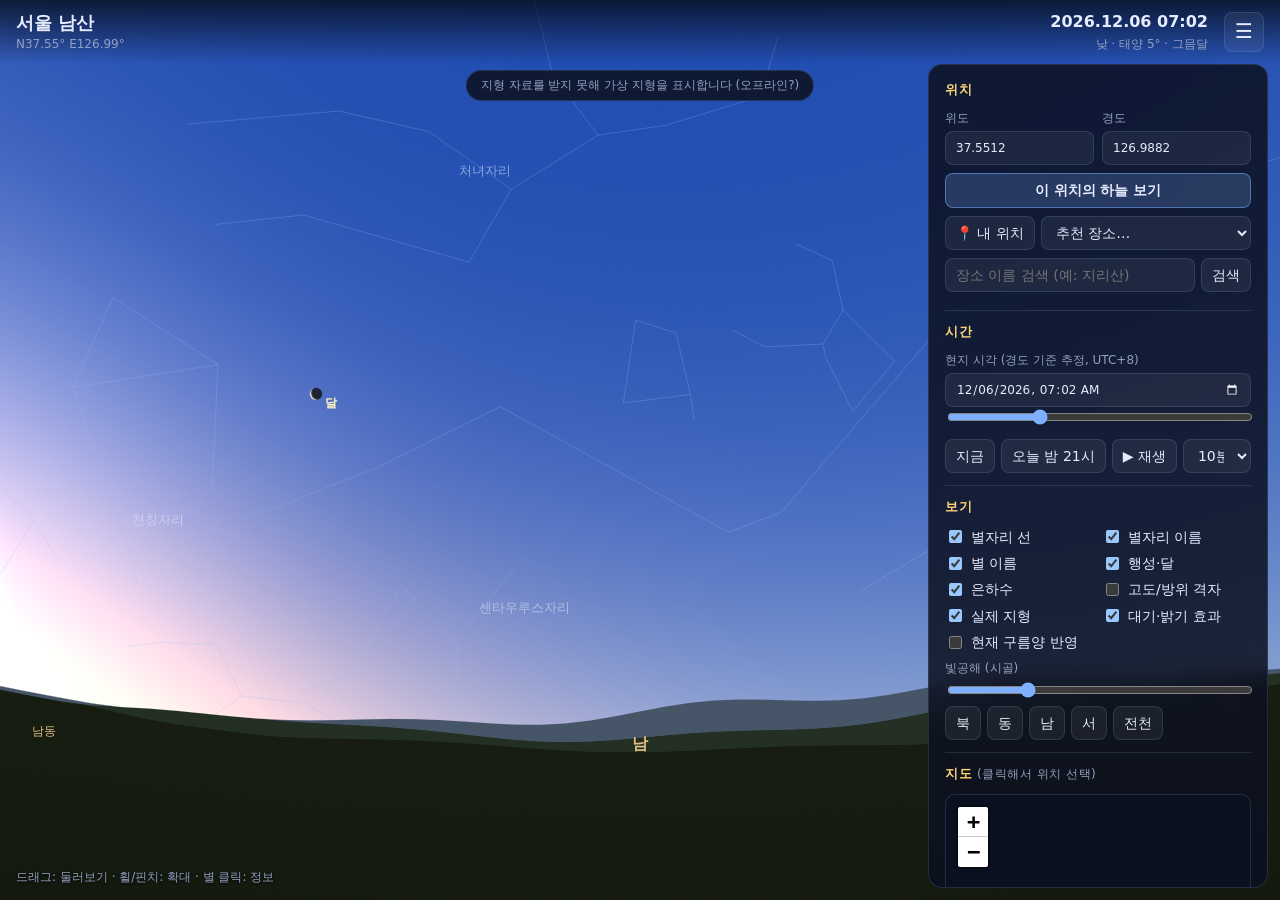
==== index.html @ 02ffff22 "Add night sky viewer: terrain horizon and constellations for any lat/lon Web app that renders the sk" ====
<!doctype html>
<html lang="ko">
<head>
  <meta charset="utf-8">
  <meta name="viewport" content="width=device-width, initial-scale=1, viewport-fit=cover">
  <title>밤하늘 별자리 관측기</title>
  <meta name="description" content="위도·경도를 입력하면 그 장소의 지형(산 능선, 바다)과 그 시각의 밤하늘 별자리·행성·달을 보여줍니다.">
  <link rel="stylesheet" href="vendor/leaflet/leaflet.css">
  <link rel="stylesheet" href="css/style.css">
</head>
<body>
  <div id="sky"></div>

  <header id="topbar">
    <div class="place">
      <div id="placeName">서울</div>
      <div id="placeMeta" class="meta"></div>
    </div>
    <div id="clock" class="clock"></div>
    <button id="togglePanel" class="icon-btn" title="설정 열기/닫기" aria-label="설정 열기/닫기">☰</button>
  </header>

  <aside id="panel">
    <section>
      <h2>위치</h2>
      <form id="locForm" class="grid2">
        <label>위도 <input id="lat" type="number" step="0.0001" min="-90" max="90" required></label>
        <label>경도 <input id="lon" type="number" step="0.0001" min="-180" max="180" required></label>
        <button type="submit" class="primary span2">이 위치의 하늘 보기</button>
      </form>
      <div class="row">
        <button id="geoBtn" type="button">📍 내 위치</button>
        <select id="presets" aria-label="추천 장소">
          <option value="">추천 장소…</option>
        </select>
      </div>
      <form id="searchForm" class="row">
        <input id="searchQ" type="search" placeholder="장소 이름 검색 (예: 지리산)">
        <button type="submit">검색</button>
      </form>
      <ul id="searchResults"></ul>
    </section>

    <section>
      <h2>시간</h2>
      <label class="block">현지 시각 <span id="tzLabel" class="meta"></span>
        <input id="datetime" type="datetime-local" step="60">
      </label>
      <input id="timeSlider" type="range" min="0" max="1439" step="1" aria-label="하루 중 시각">
      <div class="row">
        <button id="nowBtn" type="button">지금</button>
        <button id="tonightBtn" type="button">오늘 밤 21시</button>
        <button id="playBtn" type="button">▶ 재생</button>
        <select id="speed" aria-label="재생 속도">
          <option value="60">1분/초</option>
          <option value="600" selected>10분/초</option>
          <option value="3600">1시간/초</option>
        </select>
      </div>
    </section>

    <section>
      <h2>보기</h2>
      <div class="checks">
        <label><input type="checkbox" data-opt="lines" checked> 별자리 선</label>
        <label><input type="checkbox" data-opt="conNames" checked> 별자리 이름</label>
        <label><input type="checkbox" data-opt="starNames" checked> 별 이름</label>
        <label><input type="checkbox" data-opt="planets" checked> 행성·달</label>
        <label><input type="checkbox" data-opt="milkyWay" checked> 은하수</label>
        <label><input type="checkbox" data-opt="grid"> 고도/방위 격자</label>
        <label><input type="checkbox" data-opt="terrain" checked> 실제 지형</label>
        <label><input type="checkbox" data-opt="atmosphere" checked> 대기·밝기 효과</label>
        <label><input type="checkbox" id="useCloud"> 현재 구름양 반영</label>
      </div>
      <label class="block">빛공해 <span id="pollutionLabel" class="meta"></span>
        <input id="pollution" type="range" min="0" max="1" step="0.05" value="0.25">
      </label>
      <div class="row">
        <button type="button" data-look="0">북</button>
        <button type="button" data-look="90">동</button>
        <button type="button" data-look="180">남</button>
        <button type="button" data-look="270">서</button>
        <button type="button" id="zenithBtn">전천</button>
      </div>
    </section>

    <section>
      <h2>지도 <span class="meta">(클릭해서 위치 선택)</span></h2>
      <div id="map"></div>
      <div class="row">
        <label><input type="radio" name="basemap" value="sat" checked> 위성</label>
        <label><input type="radio" name="basemap" value="osm"> 일반 지도</label>
      </div>
    </section>

    <p class="credits">
      별 자료: Hipparcos·Yale BSC (d3-celestial, BSD-3) · 지형·시간대: Open-Meteo · 지명: OpenStreetMap Nominatim ·
      위성 사진: Esri World Imagery
    </p>
  </aside>

  <div id="info" hidden></div>
  <div id="status" hidden></div>
  <div id="hint">드래그: 둘러보기 · 휠/핀치: 확대 · 별 클릭: 정보</div>

  <script src="vendor/leaflet/leaflet.js"></script>
  <script src="data/sky-data.js"></script>
  <script src="js/astro.js"></script>
  <script src="js/terrain.js"></script>
  <script src="js/sky.js"></script>
  <script src="js/app.js"></script>
</body>
</html>
---- vendor/leaflet/leaflet.css ----
/* required styles */

.leaflet-pane,
.leaflet-tile,
.leaflet-marker-icon,
.leaflet-marker-shadow,
.leaflet-tile-container,
.leaflet-pane > svg,
.leaflet-pane > canvas,
.leaflet-zoom-box,
.leaflet-image-layer,
.leaflet-layer {
	position: absolute;
	left: 0;
	top: 0;
	}
.leaflet-container {
	overflow: hidden;
	}
.leaflet-tile,
.leaflet-marker-icon,
.leaflet-marker-shadow {
	-webkit-user-select: none;
	   -moz-user-select: none;
	        user-select: none;
	  -webkit-user-drag: none;
	}
/* Prevents IE11 from highlighting tiles in blue */
.leaflet-tile::selection {
	background: transparent;
}
/* Safari renders non-retina tile on retina better with this, but Chrome is worse */
.leaflet-safari .leaflet-tile {
	image-rendering: -webkit-optimize-contrast;
	}
/* hack that prevents hw layers "stretching" when loading new tiles */
.leaflet-safari .leaflet-tile-container {
	width: 1600px;
	height: 1600px;
	-webkit-transform-origin: 0 0;
	}
.leaflet-marker-icon,
.leaflet-marker-shadow {
	display: block;
	}
/* .leaflet-container svg: reset svg max-width decleration shipped in Joomla! (joomla.org) 3.x */
/* .leaflet-container img: map is broken in FF if you have max-width: 100% on tiles */
.leaflet-container .leaflet-overlay-pane svg {
	max-width: none !important;
	max-height: none !important;
	}
.leaflet-container .leaflet-marker-pane img,
.leaflet-container .leaflet-shadow-pane img,
.leaflet-container .leaflet-tile-pane img,
.leaflet-container img.leaflet-image-layer,
.leaflet-container .leaflet-tile {
	max-width: none !important;
	max-height: none !important;
	width: auto;
	padding: 0;
	}

.leaflet-container img.leaflet-tile {
	/* See: https://bugs.chromium.org/p/chromium/issues/detail?id=600120 */
	mix-blend-mode: plus-lighter;
}

.leaflet-container.leaflet-touch-zoom {
	-ms-touch-action: pan-x pan-y;
	touch-action: pan-x pan-y;
	}
.leaflet-container.leaflet-touch-drag {
	-ms-touch-action: pinch-zoom;
	/* Fallback for FF which doesn't support pinch-zoom */
	touch-action: none;
	touch-action: pinch-zoom;
}
.leaflet-container.leaflet-touch-drag.leaflet-touch-zoom {
	-ms-touch-action: none;
	touch-action: none;
}
.leaflet-container {
	-webkit-tap-highlight-color: transparent;
}
.leaflet-container a {
	-webkit-tap-highlight-color: rgba(51, 181, 229, 0.4);
}
.leaflet-tile {
	filter: inherit;
	visibility: hidden;
	}
.leaflet-tile-loaded {
	visibility: inherit;
	}
.leaflet-zoom-box {
	width: 0;
	height: 0;
	-moz-box-sizing: border-box;
	     box-sizing: border-box;
	z-index: 800;
	}
/* workaround for https://bugzilla.mozilla.org/show_bug.cgi?id=888319 */
.leaflet-overlay-pane svg {
	-moz-user-select: none;
	}

.leaflet-pane         { z-index: 400; }

.leaflet-tile-pane    { z-index: 200; }
.leaflet-overlay-pane { z-index: 400; }
.leaflet-shadow-pane  { z-index: 500; }
.leaflet-marker-pane  { z-index: 600; }
.leaflet-tooltip-pane   { z-index: 650; }
.leaflet-popup-pane   { z-index: 700; }

.leaflet-map-pane canvas { z-index: 100; }
.leaflet-map-pane svg    { z-index: 200; }

.leaflet-vml-shape {
	width: 1px;
	height: 1px;
	}
.lvml {
	behavior: url(#default#VML);
	display: inline-block;
	position: absolute;
	}


/* control positioning */

.leaflet-control {
	position: relative;
	z-index: 800;
	pointer-events: visiblePainted; /* IE 9-10 doesn't have auto */
	pointer-events: auto;
	}
.leaflet-top,
.leaflet-bottom {
	position: absolute;
	z-index: 1000;
	pointer-events: none;
	}
.leaflet-top {
	top: 0;
	}
.leaflet-right {
	right: 0;
	}
.leaflet-bottom {
	bottom: 0;
	}
.leaflet-left {
	left: 0;
	}
.leaflet-control {
	float: left;
	clear: both;
	}
.leaflet-right .leaflet-control {
	float: right;
	}
.leaflet-top .leaflet-control {
	margin-top: 10px;
	}
.leaflet-bottom .leaflet-control {
	margin-bottom: 10px;
	}
.leaflet-left .leaflet-control {
	margin-left: 10px;
	}
.leaflet-right .leaflet-control {
	margin-right: 10px;
	}


/* zoom and fade animations */

.leaflet-fade-anim .leaflet-popup {
	opacity: 0;
	-webkit-transition: opacity 0.2s linear;
	   -moz-transition: opacity 0.2s linear;
	        transition: opacity 0.2s linear;
	}
.leaflet-fade-anim .leaflet-map-pane .leaflet-popup {
	opacity: 1;
	}
.leaflet-zoom-animated {
	-webkit-transform-origin: 0 0;
	    -ms-transform-origin: 0 0;
	        transform-origin: 0 0;
	}
svg.leaflet-zoom-animated {
	will-change: transform;
}

.leaflet-zoom-anim .leaflet-zoom-animated {
	-webkit-transition: -webkit-transform 0.25s cubic-bezier(0,0,0.25,1);
	   -moz-transition:    -moz-transform 0.25s cubic-bezier(0,0,0.25,1);
	        transition:         transform 0.25s cubic-bezier(0,0,0.25,1);
	}
.leaflet-zoom-anim .leaflet-tile,
.leaflet-pan-anim .leaflet-tile {
	-webkit-transition: none;
	   -moz-transition: none;
	        transition: none;
	}

.leaflet-zoom-anim .leaflet-zoom-hide {
	visibility: hidden;
	}


/* cursors */

.leaflet-interactive {
	cursor: pointer;
	}
.leaflet-grab {
	cursor: -webkit-grab;
	cursor:    -moz-grab;
	cursor:         grab;
	}
.leaflet-crosshair,
.leaflet-crosshair .leaflet-interactive {
	cursor: crosshair;
	}
.leaflet-popup-pane,
.leaflet-control {
	cursor: auto;
	}
.leaflet-dragging .leaflet-grab,
.leaflet-dragging .leaflet-grab .leaflet-interactive,
.leaflet-dragging .leaflet-marker-draggable {
	cursor: move;
	cursor: -webkit-grabbing;
	cursor:    -moz-grabbing;
	cursor:         grabbing;
	}

/* marker & overlays interactivity */
.leaflet-marker-icon,
.leaflet-marker-shadow,
.leaflet-image-layer,
.leaflet-pane > svg path,
.leaflet-tile-container {
	pointer-events: none;
	}

.leaflet-marker-icon.leaflet-interactive,
.leaflet-image-layer.leaflet-interactive,
.leaflet-pane > svg path.leaflet-interactive,
svg.leaflet-image-layer.leaflet-interactive path {
	pointer-events: visiblePainted; /* IE 9-10 doesn't have auto */
	pointer-events: auto;
	}

/* visual tweaks */

.leaflet-container {
	background: #ddd;
	outline-offset: 1px;
	}
.leaflet-container a {
	color: #0078A8;
	}
.leaflet-zoom-box {
	border: 2px dotted #38f;
	background: rgba(255,255,255,0.5);
	}


/* general typography */
.leaflet-container {
	font-family: "Helvetica Neue", Arial, Helvetica, sans-serif;
	font-size: 12px;
	font-size: 0.75rem;
	line-height: 1.5;
	}


/* general toolbar styles */

.leaflet-bar {
	box-shadow: 0 1px 5px rgba(0,0,0,0.65);
	border-radius: 4px;
	}
.leaflet-bar a {
	background-color: #fff;
	border-bottom: 1px solid #ccc;
	width: 26px;
	height: 26px;
	line-height: 26px;
	display: block;
	text-align: center;
	text-decoration: none;
	color: black;
	}
.leaflet-bar a,
.leaflet-control-layers-toggle {
	background-position: 50% 50%;
	background-repeat: no-repeat;
	display: block;
	}
.leaflet-bar a:hover,
.leaflet-bar a:focus {
	background-color: #f4f4f4;
	}
.leaflet-bar a:first-child {
	border-top-left-radius: 4px;
	border-top-right-radius: 4px;
	}
.leaflet-bar a:last-child {
	border-bottom-left-radius: 4px;
	border-bottom-right-radius: 4px;
	border-bottom: none;
	}
.leaflet-bar a.leaflet-disabled {
	cursor: default;
	background-color: #f4f4f4;
	color: #bbb;
	}

.leaflet-touch .leaflet-bar a {
	width: 30px;
	height: 30px;
	line-height: 30px;
	}
.leaflet-touch .leaflet-bar a:first-child {
	border-top-left-radius: 2px;
	border-top-right-radius: 2px;
	}
.leaflet-touch .leaflet-bar a:last-child {
	border-bottom-left-radius: 2px;
	border-bottom-right-radius: 2px;
	}

/* zoom control */

.leaflet-control-zoom-in,
.leaflet-control-zoom-out {
	font: bold 18px 'Lucida Console', Monaco, monospace;
	text-indent: 1px;
	}

.leaflet-touch .leaflet-control-zoom-in, .leaflet-touch .leaflet-control-zoom-out  {
	font-size: 22px;
	}


/* layers control */

.leaflet-control-layers {
	box-shadow: 0 1px 5px rgba(0,0,0,0.4);
	background: #fff;
	border-radius: 5px;
	}
.leaflet-control-layers-toggle {
	background-image: url(images/layers.png);
	width: 36px;
	height: 36px;
	}
.leaflet-retina .leaflet-control-layers-toggle {
	background-image: url(images/layers-2x.png);
	background-size: 26px 26px;
	}
.leaflet-touch .leaflet-control-layers-toggle {
	width: 44px;
	height: 44px;
	}
.leaflet-control-layers .leaflet-control-layers-list,
.leaflet-control-layers-expanded .leaflet-control-layers-toggle {
	display: none;
	}
.leaflet-control-layers-expanded .leaflet-control-layers-list {
	display: block;
	position: relative;
	}
.leaflet-control-layers-expanded {
	padding: 6px 10px 6px 6px;
	color: #333;
	background: #fff;
	}
.leaflet-control-layers-scrollbar {
	overflow-y: scroll;
	overflow-x: hidden;
	padding-right: 5px;
	}
.leaflet-control-layers-selector {
	margin-top: 2px;
	position: relative;
	top: 1px;
	}
.leaflet-control-layers label {
	display: block;
	font-size: 13px;
	font-size: 1.08333em;
	}
.leaflet-control-layers-separator {
	height: 0;
	border-top: 1px solid #ddd;
	margin: 5px -10px 5px -6px;
	}

/* Default icon URLs */
.leaflet-default-icon-path { /* used only in path-guessing heuristic, see L.Icon.Default */
	background-image: url(images/marker-icon.png);
	}


/* attribution and scale controls */

.leaflet-container .leaflet-control-attribution {
	background: #fff;
	background: rgba(255, 255, 255, 0.8);
	margin: 0;
	}
.leaflet-control-attribution,
.leaflet-control-scale-line {
	padding: 0 5px;
	color: #333;
	line-height: 1.4;
	}
.leaflet-control-attribution a {
	text-decoration: none;
	}
.leaflet-control-attribution a:hover,
.leaflet-control-attribution a:focus {
	text-decoration: underline;
	}
.leaflet-attribution-flag {
	display: inline !important;
	vertical-align: baseline !important;
	width: 1em;
	height: 0.6669em;
	}
.leaflet-left .leaflet-control-scale {
	margin-left: 5px;
	}
.leaflet-bottom .leaflet-control-scale {
	margin-bottom: 5px;
	}
.leaflet-control-scale-line {
	border: 2px solid #777;
	border-top: none;
	line-height: 1.1;
	padding: 2px 5px 1px;
	white-space: nowrap;
	-moz-box-sizing: border-box;
	     box-sizing: border-box;
	background: rgba(255, 255, 255, 0.8);
	text-shadow: 1px 1px #fff;
	}
.leaflet-control-scale-line:not(:first-child) {
	border-top: 2px solid #777;
	border-bottom: none;
	margin-top: -2px;
	}
.leaflet-control-scale-line:not(:first-child):not(:last-child) {
	border-bottom: 2px solid #777;
	}

.leaflet-touch .leaflet-control-attribution,
.leaflet-touch .leaflet-control-layers,
.leaflet-touch .leaflet-bar {
	box-shadow: none;
	}
.leaflet-touch .leaflet-control-layers,
.leaflet-touch .leaflet-bar {
	border: 2px solid rgba(0,0,0,0.2);
	background-clip: padding-box;
	}


/* popup */

.leaflet-popup {
	position: absolute;
	text-align: center;
	margin-bottom: 20px;
	}
.leaflet-popup-content-wrapper {
	padding: 1px;
	text-align: left;
	border-radius: 12px;
	}
.leaflet-popup-content {
	margin: 13px 24px 13px 20px;
	line-height: 1.3;
	font-size: 13px;
	font-size: 1.08333em;
	min-height: 1px;
	}
.leaflet-popup-content p {
	margin: 17px 0;
	margin: 1.3em 0;
	}
.leaflet-popup-tip-container {
	width: 40px;
	height: 20px;
	position: absolute;
	left: 50%;
	margin-top: -1px;
	margin-left: -20px;
	overflow: hidden;
	pointer-events: none;
	}
.leaflet-popup-tip {
	width: 17px;
	height: 17px;
	padding: 1px;

	margin: -10px auto 0;
	pointer-events: auto;

	-webkit-transform: rotate(45deg);
	   -moz-transform: rotate(45deg);
	    -ms-transform: rotate(45deg);
	        transform: rotate(45deg);
	}
.leaflet-popup-content-wrapper,
.leaflet-popup-tip {
	background: white;
	color: #333;
	box-shadow: 0 3px 14px rgba(0,0,0,0.4);
	}
.leaflet-container a.leaflet-popup-close-button {
	position: absolute;
	top: 0;
	right: 0;
	border: none;
	text-align: center;
	width: 24px;
	height: 24px;
	font: 16px/24px Tahoma, Verdana, sans-serif;
	color: #757575;
	text-decoration: none;
	background: transparent;
	}
.leaflet-container a.leaflet-popup-close-button:hover,
.leaflet-container a.leaflet-popup-close-button:focus {
	color: #585858;
	}
.leaflet-popup-scrolled {
	overflow: auto;
	}

.leaflet-oldie .leaflet-popup-content-wrapper {
	-ms-zoom: 1;
	}
.leaflet-oldie .leaflet-popup-tip {
	width: 24px;
	margin: 0 auto;

	-ms-filter: "progid:DXImageTransform.Microsoft.Matrix(M11=0.70710678, M12=0.70710678, M21=-0.70710678, M22=0.70710678)";
	filter: progid:DXImageTransform.Microsoft.Matrix(M11=0.70710678, M12=0.70710678, M21=-0.70710678, M22=0.70710678);
	}

.leaflet-oldie .leaflet-control-zoom,
.leaflet-oldie .leaflet-control-layers,
.leaflet-oldie .leaflet-popup-content-wrapper,
.leaflet-oldie .leaflet-popup-tip {
	border: 1px solid #999;
	}


/* div icon */

.leaflet-div-icon {
	background: #fff;
	border: 1px solid #666;
	}


/* Tooltip */
/* Base styles for the element that has a tooltip */
.leaflet-tooltip {
	position: absolute;
	padding: 6px;
	background-color: #fff;
	border: 1px solid #fff;
	border-radius: 3px;
	color: #222;
	white-space: nowrap;
	-webkit-user-select: none;
	-moz-user-select: none;
	-ms-user-select: none;
	user-select: none;
	pointer-events: none;
	box-shadow: 0 1px 3px rgba(0,0,0,0.4);
	}
.leaflet-tooltip.leaflet-interactive {
	cursor: pointer;
	pointer-events: auto;
	}
.leaflet-tooltip-top:before,
.leaflet-tooltip-bottom:before,
.leaflet-tooltip-left:before,
.leaflet-tooltip-right:before {
	position: absolute;
	pointer-events: none;
	border: 6px solid transparent;
	background: transparent;
	content: "";
	}

/* Directions */

.leaflet-tooltip-bottom {
	margin-top: 6px;
}
.leaflet-tooltip-top {
	margin-top: -6px;
}
.leaflet-tooltip-bottom:before,
.leaflet-tooltip-top:before {
	left: 50%;
	margin-left: -6px;
	}
.leaflet-tooltip-top:before {
	bottom: 0;
	margin-bottom: -12px;
	border-top-color: #fff;
	}
.leaflet-tooltip-bottom:before {
	top: 0;
	margin-top: -12px;
	margin-left: -6px;
	border-bottom-color: #fff;
	}
.leaflet-tooltip-left {
	margin-left: -6px;
}
.leaflet-tooltip-right {
	margin-left: 6px;
}
.leaflet-tooltip-left:before,
.leaflet-tooltip-right:before {
	top: 50%;
	margin-top: -6px;
	}
.leaflet-tooltip-left:before {
	right: 0;
	margin-right: -12px;
	border-left-color: #fff;
	}
.leaflet-tooltip-right:before {
	left: 0;
	margin-left: -12px;
	border-right-color: #fff;
	}

/* Printing */

@media print {
	/* Prevent printers from removing background-images of controls. */
	.leaflet-control {
		-webkit-print-color-adjust: exact;
		print-color-adjust: exact;
		}
	}
---- css/style.css ----
:root {
  --bg: #04060d;
  --panel: rgba(12, 17, 32, 0.86);
  --border: rgba(140, 170, 230, 0.18);
  --text: #e6ecff;
  --muted: #93a0c0;
  --accent: #ffd37a;
  --accent-2: #7fb0ff;
  color-scheme: dark;
}

* { box-sizing: border-box; }

html, body {
  margin: 0;
  height: 100%;
  overflow: hidden;
  background: var(--bg);
  color: var(--text);
  font: 14px/1.45 "Noto Sans KR", "Apple SD Gothic Neo", "Malgun Gothic", system-ui, sans-serif;
}

#sky {
  position: fixed;
  inset: 0;
  touch-action: none;
  cursor: grab;
}
#sky.dragging { cursor: grabbing; }
.sky-layer { position: absolute; inset: 0; display: block; }

#topbar {
  position: fixed;
  top: 0; left: 0; right: 0;
  display: flex;
  align-items: center;
  gap: 16px;
  padding: 10px 16px;
  padding-top: max(10px, env(safe-area-inset-top));
  background: linear-gradient(rgba(4, 6, 13, 0.75), rgba(4, 6, 13, 0));
  pointer-events: none;
}
#topbar > * { pointer-events: auto; }
.place { flex: 1; min-width: 0; }
#placeName { font-size: 18px; font-weight: 700; white-space: nowrap; overflow: hidden; text-overflow: ellipsis; }
.meta { color: var(--muted); font-size: 12px; font-weight: 400; }
.clock { text-align: right; font-variant-numeric: tabular-nums; white-space: nowrap; }
.clock b { display: block; font-size: 16px; }

.icon-btn {
  font-size: 20px;
  width: 40px; height: 40px;
  padding: 0;
}

button, select, input[type="search"], input[type="number"], input[type="datetime-local"] {
  font: inherit;
  color: var(--text);
  background: rgba(255, 255, 255, 0.06);
  border: 1px solid var(--border);
  border-radius: 8px;
  padding: 6px 10px;
  min-height: 34px;
}
button { cursor: pointer; }
button:hover { background: rgba(255, 255, 255, 0.12); }
button.primary { background: rgba(127, 176, 255, 0.22); border-color: rgba(127, 176, 255, 0.5); font-weight: 600; }
input:focus-visible, button:focus-visible, select:focus-visible { outline: 2px solid var(--accent-2); outline-offset: 1px; }
select option { background: #0c1120; }

#panel {
  position: fixed;
  top: 64px; right: 12px; bottom: 12px;
  width: 340px;
  overflow-y: auto;
  padding: 4px 16px 16px;
  background: var(--panel);
  border: 1px solid var(--border);
  border-radius: 14px;
  backdrop-filter: blur(10px);
  transition: transform 0.25s ease, opacity 0.25s ease;
}
#panel.closed { transform: translateX(calc(100% + 24px)); opacity: 0; pointer-events: none; }
#panel section { padding: 12px 0; border-bottom: 1px solid var(--border); }
#panel section:last-of-type { border-bottom: 0; }
#panel h2 { margin: 0 0 10px; font-size: 13px; letter-spacing: 0.04em; color: var(--accent); }

.grid2 { display: grid; grid-template-columns: 1fr 1fr; gap: 8px; }
.grid2 label { display: flex; flex-direction: column; gap: 4px; color: var(--muted); font-size: 12px; }
.grid2 input { width: 100%; }
.span2 { grid-column: span 2; }
.row { display: flex; flex-wrap: wrap; gap: 6px; margin-top: 8px; align-items: center; }
.row input[type="search"] { flex: 1; min-width: 0; }
.row select { flex: 1; min-width: 0; }
.block { display: block; color: var(--muted); font-size: 12px; margin-top: 8px; }
.block input { display: block; width: 100%; margin-top: 4px; }
input[type="range"] { width: 100%; accent-color: var(--accent-2); }
.checks { display: grid; grid-template-columns: 1fr 1fr; gap: 6px 8px; }
.checks label { display: flex; gap: 6px; align-items: center; cursor: pointer; }

#searchResults { list-style: none; margin: 6px 0 0; padding: 0; }
#searchResults li {
  padding: 6px 8px; border-radius: 6px; cursor: pointer; font-size: 12px; color: var(--muted);
}
#searchResults li:hover { background: rgba(255, 255, 255, 0.08); color: var(--text); }

#map { height: 220px; border-radius: 10px; border: 1px solid var(--border); background: #0b1020; }
.leaflet-container { font: inherit; }
.map-offline { display: grid; place-items: center; height: 100%; color: var(--muted); font-size: 12px; text-align: center; padding: 12px; }

.credits { color: var(--muted); font-size: 11px; margin: 12px 0 0; }

#info {
  position: fixed;
  left: 16px; bottom: 48px;
  max-width: min(320px, calc(100vw - 32px));
  padding: 12px 14px;
  background: var(--panel);
  border: 1px solid var(--border);
  border-radius: 12px;
  backdrop-filter: blur(10px);
}
#info h3 { margin: 0 0 4px; font-size: 16px; }
#info dl { display: grid; grid-template-columns: auto 1fr; gap: 2px 12px; margin: 6px 0 0; font-size: 12px; }
#info dt { color: var(--muted); }
#info dd { margin: 0; font-variant-numeric: tabular-nums; }

#status {
  position: fixed;
  left: 50%; top: 70px;
  transform: translateX(-50%);
  padding: 6px 14px;
  background: var(--panel);
  border: 1px solid var(--border);
  border-radius: 999px;
  font-size: 12px;
  color: var(--muted);
}

#hint {
  position: fixed;
  left: 16px; bottom: 14px;
  color: var(--muted);
  font-size: 12px;
  pointer-events: none;
  text-shadow: 0 1px 3px #000;
}

@media (max-width: 640px) {
  #topbar { padding-left: 16px; padding-right: 16px; gap: 10px; }
  #placeName { font-size: 15px; }
  .clock { font-size: 12px; }
  .clock b { font-size: 14px; }
  #panel {
    top: auto; left: 0; right: 0; bottom: 0;
    width: auto;
    max-height: 62vh;
    border-radius: 16px 16px 0 0;
    padding-bottom: max(16px, env(safe-area-inset-bottom));
  }
  #panel.closed { transform: translateY(calc(100% + 24px)); }
  #map { height: 180px; }
  #hint { display: none; }
  #info { bottom: 16px; }
}
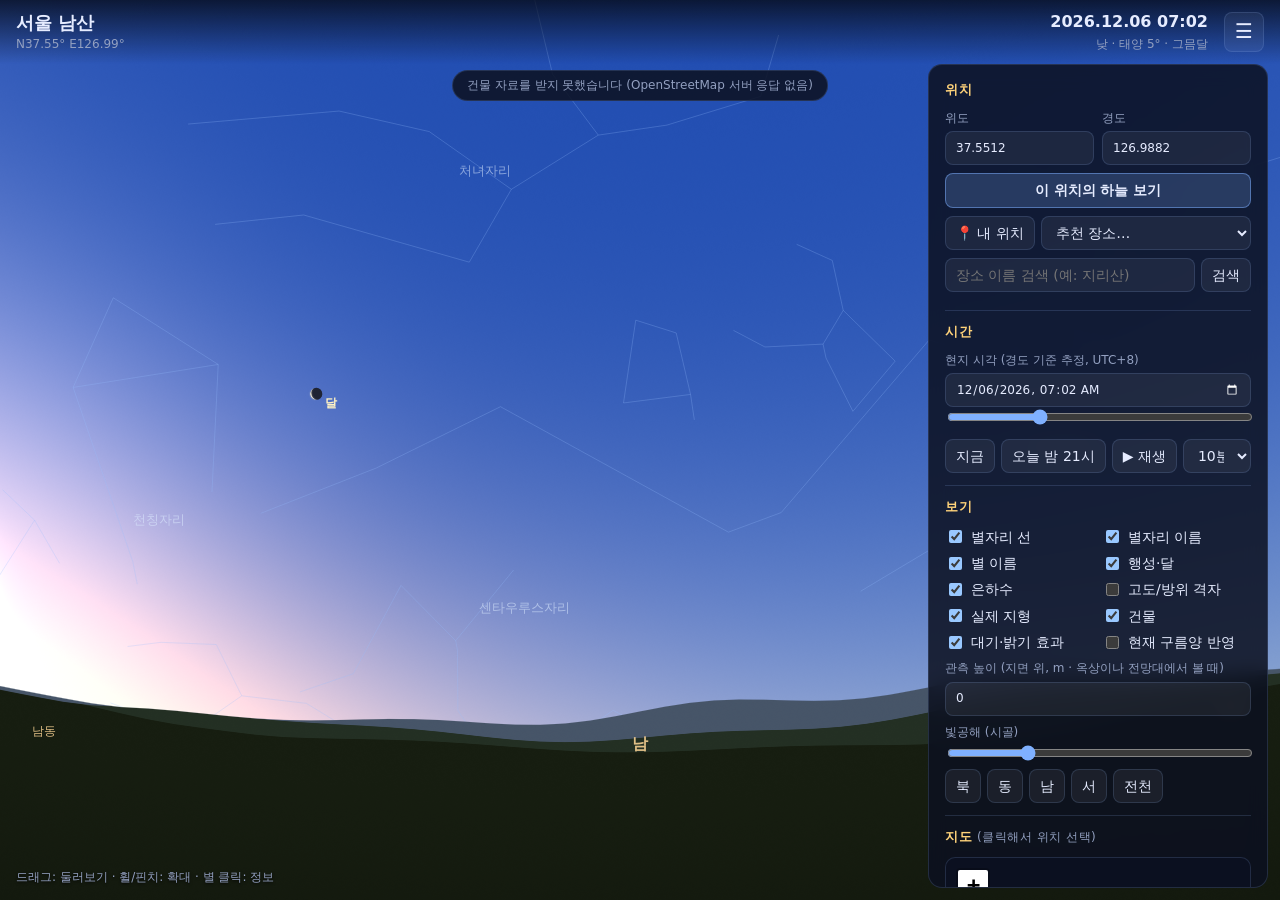
==== commit 54562cbf: "Add real buildings from OpenStreetMap and observer height - fetch building footprints/heights via Ov" ====
--- a/index.html
+++ b/index.html
@@ -69,9 +69,13 @@
         <label><input type="checkbox" data-opt="milkyWay" checked> 은하수</label>
         <label><input type="checkbox" data-opt="grid"> 고도/방위 격자</label>
         <label><input type="checkbox" data-opt="terrain" checked> 실제 지형</label>
+        <label><input type="checkbox" data-opt="buildings" checked> 건물</label>
         <label><input type="checkbox" data-opt="atmosphere" checked> 대기·밝기 효과</label>
         <label><input type="checkbox" id="useCloud"> 현재 구름양 반영</label>
       </div>
+      <label class="block">관측 높이 <span class="meta">(지면 위, m · 옥상이나 전망대에서 볼 때)</span>
+        <input id="eyeHeight" type="number" min="0" max="2000" step="1" value="0">
+      </label>
       <label class="block">빛공해 <span id="pollutionLabel" class="meta"></span>
         <input id="pollution" type="range" min="0" max="1" step="0.05" value="0.25">
       </label>
@@ -94,7 +98,7 @@
     </section>
 
     <p class="credits">
-      별 자료: Hipparcos·Yale BSC (d3-celestial, BSD-3) · 지형·시간대: Open-Meteo · 지명: OpenStreetMap Nominatim ·
+      별 자료: Hipparcos·Yale BSC (d3-celestial, BSD-3) · 지형·시간대: Open-Meteo · 건물: OpenStreetMap (Overpass) · 지명: OpenStreetMap Nominatim ·
       위성 사진: Esri World Imagery
     </p>
   </aside>
@@ -107,6 +111,7 @@
   <script src="data/sky-data.js"></script>
   <script src="js/astro.js"></script>
   <script src="js/terrain.js"></script>
+  <script src="js/buildings.js"></script>
   <script src="js/sky.js"></script>
   <script src="js/app.js"></script>
 </body>
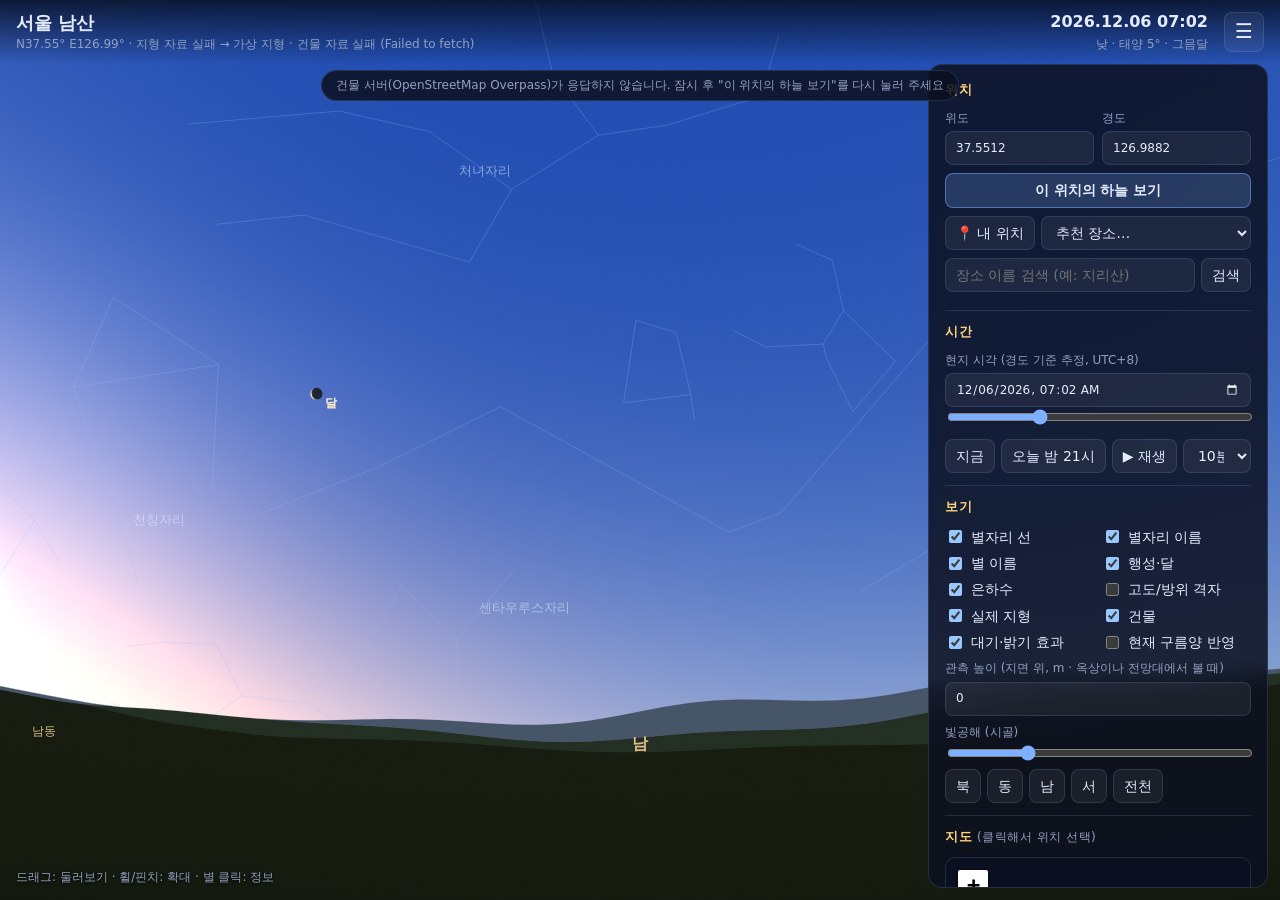
==== commit 86dc89e6: "Fix terrain/timezone failing from Open-Meteo rate limits; stream buildings The horizon used ~2700 Op" ====
--- a/index.html
+++ b/index.html
@@ -98,7 +98,7 @@
     </section>
 
     <p class="credits">
-      별 자료: Hipparcos·Yale BSC (d3-celestial, BSD-3) · 지형·시간대: Open-Meteo · 건물: OpenStreetMap (Overpass) · 지명: OpenStreetMap Nominatim ·
+      별 자료: Hipparcos·Yale BSC (d3-celestial, BSD-3) · 지형: AWS Terrain Tiles · 시간대: Open-Meteo · 건물: OpenStreetMap (Overpass) · 지명: OpenStreetMap Nominatim ·
       위성 사진: Esri World Imagery
     </p>
   </aside>
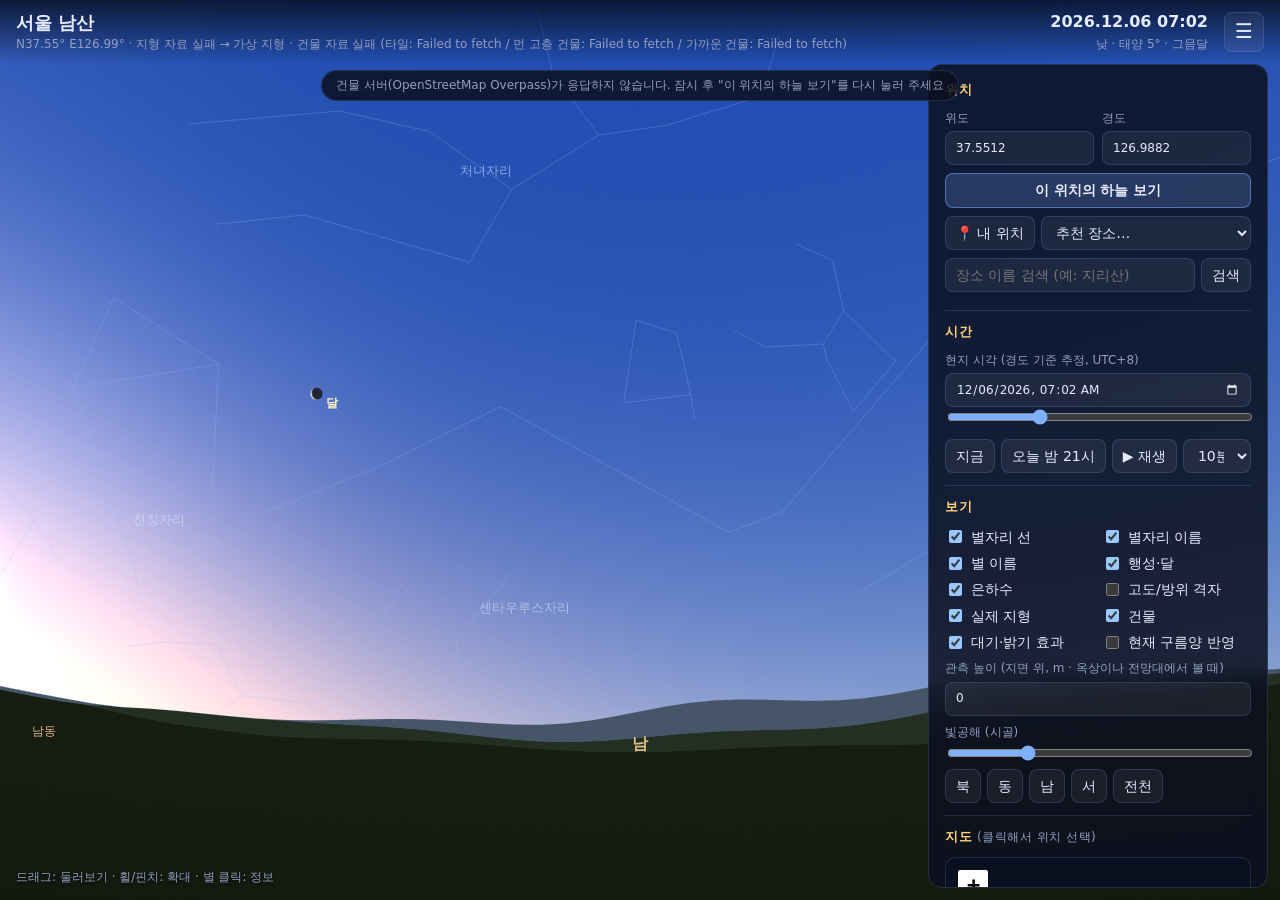
==== commit f4a99eb4: "Load nearby buildings from OpenFreeMap vector tiles The public Overpass servers often never answer, " ====
--- a/index.html
+++ b/index.html
@@ -98,7 +98,7 @@
     </section>
 
     <p class="credits">
-      별 자료: Hipparcos·Yale BSC (d3-celestial, BSD-3) · 지형: AWS Terrain Tiles · 시간대: Open-Meteo · 건물: OpenStreetMap (Overpass) · 지명: OpenStreetMap Nominatim ·
+      별 자료: Hipparcos·Yale BSC (d3-celestial, BSD-3) · 지형: AWS Terrain Tiles · 시간대: Open-Meteo · 건물: OpenStreetMap (OpenFreeMap, Overpass) · 지명: OpenStreetMap Nominatim ·
       위성 사진: Esri World Imagery
     </p>
   </aside>
